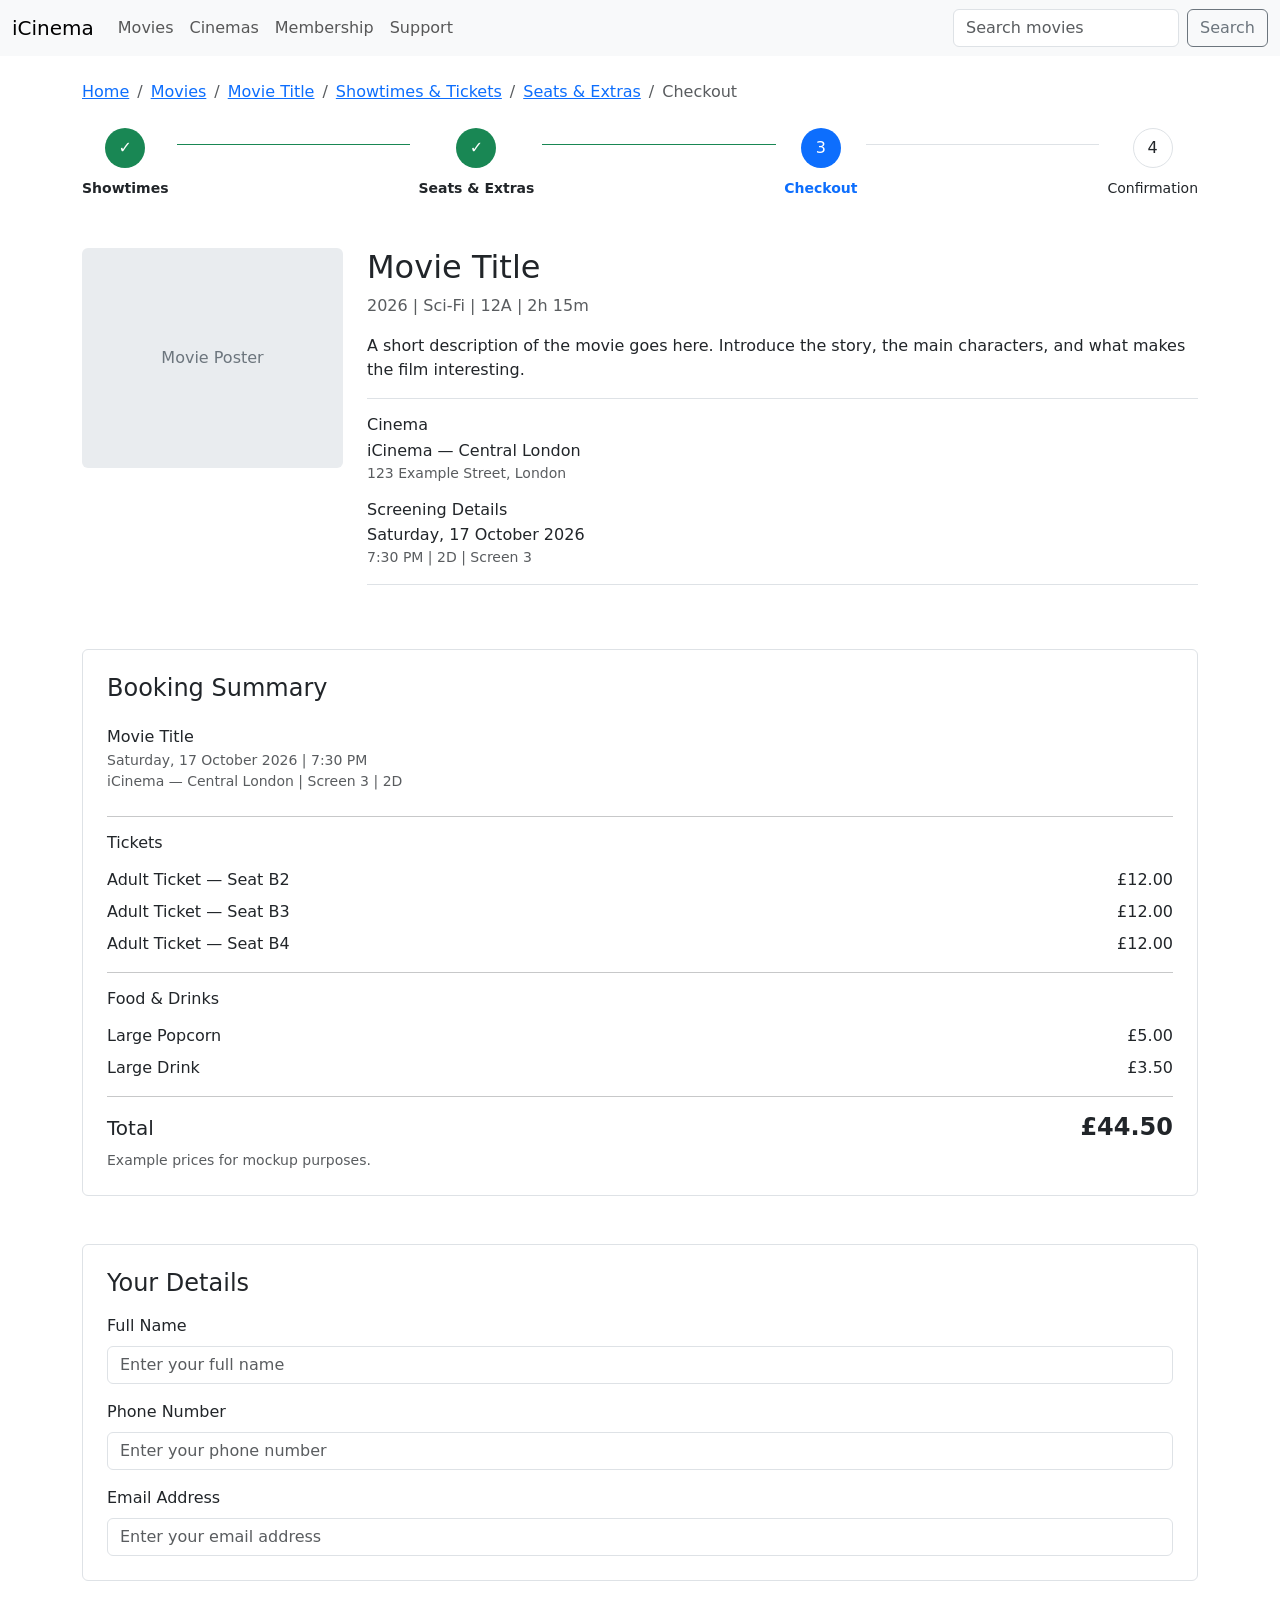
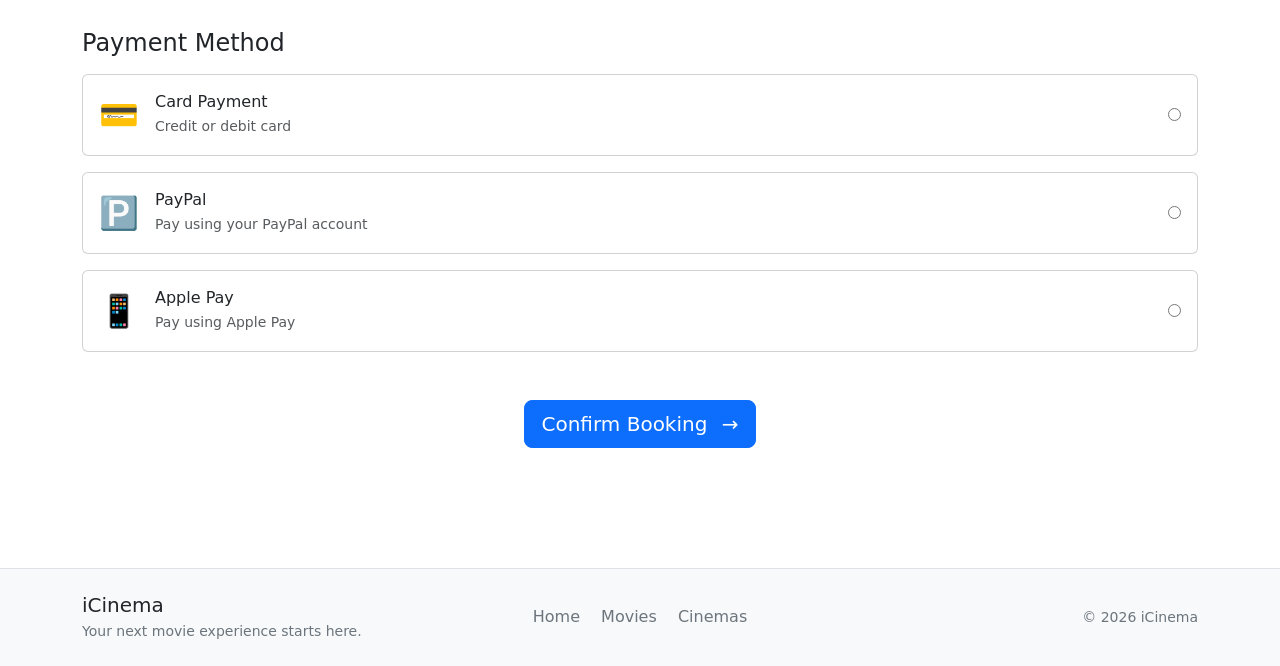
==== HTML/Checkout.html @ d5fb13fd "Add files via upload" ====
<!doctype html>
<html lang="en">
<head>
    <meta charset="utf-8">
    <meta name="viewport" content="width=device-width, initial-scale=1">

    <title>iCinema</title>

    <link
        href="https://cdn.jsdelivr.net/npm/bootstrap@5.3.8/dist/css/bootstrap.min.css"
        rel="stylesheet"
        integrity="sha384-sRIl4kxILFvY47J16cr9ZwB07vP4J8+LH7qKQnuqkuIAvNWLzeN8tE5YBujZqJLB"
        crossorigin="anonymous">
    <link rel="stylesheet" href="CSS/site.css">
</head>

<body>

<nav class="navbar navbar-expand-lg bg-body-tertiary">
    <div class="container-fluid">

        <a class="navbar-brand" href="Index.html">iCinema</a>

        <button
            class="navbar-toggler"
            type="button"
            data-bs-toggle="collapse"
            data-bs-target="#navbarSupportedContent"
            aria-controls="navbarSupportedContent"
            aria-expanded="false"
            aria-label="Toggle navigation">

            <span class="navbar-toggler-icon"></span>
        </button>

        <div class="collapse navbar-collapse" id="navbarSupportedContent">

            <ul class="navbar-nav me-auto mb-2 mb-lg-0">

                <li class="nav-item">
                    <a class="nav-link" href="Movies.html">Movies</a>
                </li>

                <li class="nav-item">
                    <a class="nav-link" href="Cinemas.html">Cinemas</a>
                </li>

                <li class="nav-item">
                    <a class="nav-link" href="Membership.html">Membership</a>
                </li>

                <li class="nav-item">
                    <a class="nav-link" href="Support.html">Support</a>
                </li>

            </ul>

            <form class="d-flex" role="search" action="Movies.html" method="get">
                <input
                    class="form-control me-2"
                    type="search"
                    name="search"
                    placeholder="Search movies"
                    aria-label="Search movies">

                <button class="btn btn-outline-secondary" type="submit">
                    Search
                </button>
            </form>

        </div>
    </div>
</nav>

<main class="container py-4">

<!-- Booking Progress Bar -->
<section class="mb-5">

    <nav aria-label="breadcrumb" class="mb-4">
        <ol class="breadcrumb">

            <li class="breadcrumb-item">
                <a href="Index.html">Home</a>
            </li>

            <li class="breadcrumb-item">
                <a href="Movies.html">Movies</a>
            </li>

            <li class="breadcrumb-item">
                <a href="MovieDetail.html">Movie Title</a>
            </li>

            <li class="breadcrumb-item">
                <a href="Showtimes.html">Showtimes & Tickets</a>
            </li>

            <li class="breadcrumb-item">
                <a href ="Seats.html">Seats & Extras</a>
            </li>

            <li class="breadcrumb-item active" aria-current="page">
            Checkout
            </li>
        </ol>
    </nav>
    <div class="d-flex align-items-start justify-content-between">

        <!-- Step 1: Showtimes - Completed -->
        <div class="text-center">
            <div class="rounded-circle bg-success text-white
                        d-flex align-items-center justify-content-center
                        mx-auto mb-2"
                 style="width: 40px; height: 40px;">
                &#10003;
            </div>
            <small class="fw-bold">Showtimes</small>
        </div>

        <!-- Connector -->
        <div class="flex-grow-1 border-top border-success mt-3 mx-2"></div>

        <!-- Step 2: Seats & Extras - Completed -->
        <div class="text-center">
            <div class="rounded-circle bg-success text-white
                        d-flex align-items-center justify-content-center
                        mx-auto mb-2"
                 style="width: 40px; height: 40px;">
                &#10003;
            </div>
            <small class="fw-bold">Seats & Extras</small>
        </div>

        <!-- Connector -->
        <div class="flex-grow-1 border-top border-success mt-3 mx-2"></div>

        <!-- Step 3: Checkout - Current -->
        <div class="text-center">
            <div class="rounded-circle bg-primary text-white
                        d-flex align-items-center justify-content-center
                        mx-auto mb-2"
                 style="width: 40px; height: 40px;">
                3
            </div>
            <small class="fw-bold text-primary">Checkout</small>
        </div>

        <!-- Connector -->
        <div class="flex-grow-1 border-top mt-3 mx-2"></div>

        <!-- Step 4: Confirmation -->
        <div class="text-center">
            <div class="rounded-circle border bg-body text-body
                        d-flex align-items-center justify-content-center
                        mx-auto mb-2"
                 style="width: 40px; height: 40px;">
                4
            </div>
            <small>Confirmation</small>
        </div>

    </div>
</section>

<!-- Movie Details -->
    <section class="mb-5">
        <div class="row align-items-start g-4">

            <!-- Movie Poster -->
            <div class="col-5 col-md-3">
                <div class="bg-body-secondary rounded d-flex
                            align-items-center justify-content-center"
                     style="min-height: 220px;">
                    <span class="text-secondary text-center p-2">
                        Movie Poster
                    </span>
                </div>
            </div>

            <!-- Movie Description -->
            <div class="col-7 col-md-9">
                <h1 class="h2">Movie Title</h1>

                <p class="text-muted">
                    2026 | Sci-Fi | 12A | 2h 15m
                </p>

                <p>
                    A short description of the movie goes here.
                    Introduce the story, the main characters,
                    and what makes the film interesting.
                </p>

                <!-- Booking Information -->
                <div class="border-top border-bottom py-3 mb-3">

                    <div class="mb-3">
                        <h2 class="h6 mb-1">Cinema</h2>
                        <p class="mb-0">
                            iCinema — Central London
                        </p>
                        <p class="text-muted small mb-0">
                            123 Example Street, London
                        </p>
                    </div>

                    <div>
                        <h2 class="h6 mb-1">Screening Details</h2>
                        <p class="mb-0">
                            Saturday, 17 October 2026
                        </p>
                        <p class="text-muted small mb-0">
                            7:30 PM | 2D | Screen 3
                        </p>
                    </div>

                </div>
            </div>
        </div>
    </section>


<!-- Booking Summary -->
<section class="border rounded p-3 p-md-4 mb-5" id="booking">

    <h2 class="h4 mb-4">Booking Summary</h2>

    <!-- Movie Details -->
    <div class="mb-4">
        <h3 class="h6 mb-1">Movie Title</h3>
        <p class="text-muted small mb-0">
            Saturday, 17 October 2026 | 7:30 PM
        </p>
        <p class="text-muted small mb-0">
            iCinema — Central London | Screen 3 | 2D
        </p>
    </div>

    <hr>

    <!-- Ticket Details -->
    <h3 class="h6 mb-3">Tickets</h3>

    <div class="d-flex justify-content-between mb-2">
        <span>Adult Ticket — Seat B2</span>
        <span>£12.00</span>
    </div>

    <div class="d-flex justify-content-between mb-2">
        <span>Adult Ticket — Seat B3</span>
        <span>£12.00</span>
    </div>

    <div class="d-flex justify-content-between mb-2">
        <span>Adult Ticket — Seat B4</span>
        <span>£12.00</span>
    </div>

    <hr>

    <!-- Extras -->
    <h3 class="h6 mb-3">Food & Drinks</h3>

    <div class="d-flex justify-content-between mb-2">
        <span>Large Popcorn</span>
        <span>£5.00</span>
    </div>

    <div class="d-flex justify-content-between mb-2">
        <span>Large Drink</span>
        <span>£3.50</span>
    </div>

    <hr>

    <!-- Total -->
    <div class="d-flex justify-content-between align-items-center">
        <h3 class="h5 mb-0">Total</h3>
        <span class="h4 mb-0 fw-bold">£44.50</span>
    </div>

    <p class="text-muted small mt-2 mb-0">
        Example prices for mockup purposes.
    </p>

</section>

<!-- Your Details -->
<section class="border rounded p-3 p-md-4 mb-5">
    <h2 class="h4 mb-3">Your Details</h2>

    <div class="mb-3">
        <label for="fullName" class="form-label">Full Name</label>
        <input type="text" class="form-control"
               id="fullName" placeholder="Enter your full name">
    </div>

    <div class="mb-3">
        <label for="phone" class="form-label">Phone Number</label>
        <input type="tel" class="form-control"
               id="phone" placeholder="Enter your phone number">
    </div>

    <div>
        <label for="email" class="form-label">Email Address</label>
        <input type="email" class="form-control"
               id="email" placeholder="Enter your email address">
    </div>
</section>



<!-- Payment Method -->
<section class="mb-5">
    <h2 class="h4 mb-3">Payment Method</h2>

    <div class="row g-3">

        <!-- Card Payment -->
        <div class="col-12">
            <label class="card p-3 h-100">
                <div class="d-flex align-items-center gap-3">
                    <div class="fs-2">💳</div>

                    <div class="flex-grow-1">
                        <h3 class="h6 mb-1">Card Payment</h3>
                        <p class="text-muted small mb-0">
                            Credit or debit card
                        </p>
                    </div>

                    <input type="radio" name="payment"
                           value="card" required>
                </div>
            </label>
        </div>

        <!-- PayPal -->
        <div class="col-12">
            <label class="card p-3 h-100">
                <div class="d-flex align-items-center gap-3">
                    <div class="fs-2">🅿️</div>

                    <div class="flex-grow-1">
                        <h3 class="h6 mb-1">PayPal</h3>
                        <p class="text-muted small mb-0">
                            Pay using your PayPal account
                        </p>
                    </div>

                    <input type="radio" name="payment"
                           value="paypal">
                </div>
            </label>
        </div>

        <!-- Apple Pay -->
        <div class="col-12">
            <label class="card p-3 h-100">
                <div class="d-flex align-items-center gap-3">
                    <div class="fs-2">📱</div>

                    <div class="flex-grow-1">
                        <h3 class="h6 mb-1">Apple Pay</h3>
                        <p class="text-muted small mb-0">
                            Pay using Apple Pay
                        </p>
                    </div>

                    <input type="radio" name="payment"
                           value="applepay">
                </div>
            </label>
        </div>

    </div>
</section>

<div class="text-center mt-4 mb-5">
    <a href="BookingConfirmation.html" class="btn btn-primary btn-lg">
        Confirm Booking <span class="ms-2">→</span>
    </a>
</div>

</main>

<footer class="bg-body-tertiary border-top mt-5 py-4">
    <div class="container">

        <div class="row align-items-center gy-3">

            <!-- Website Name -->
            <div class="col-12 col-md-4 text-center text-md-start">
                <h5 class="mb-1">iCinema</h5>
                <p class="text-secondary small mb-0">
                    Your next movie experience starts here.
                </p>
            </div>

            <!-- Footer Links -->
            <div class="col-12 col-md-4 text-center">
                <a href="Index.html" class="text-decoration-none text-secondary me-3">
                    Home
                </a>

                <a href="Movies.html" class="text-decoration-none text-secondary me-3">
                    Movies
                </a>

                <a href="Cinemas.html" class="text-decoration-none text-secondary">
                    Cinemas
                </a>
            </div>

            <!-- Copyright -->
            <div class="col-12 col-md-4 text-center text-md-end">
                <p class="text-secondary small mb-0">
                    &copy; 2026 iCinema
                </p>
            </div>

        </div>

    </div>
</footer>
<!-- Bootstrap JavaScript -->
<script
    src="https://cdn.jsdelivr.net/npm/bootstrap@5.3.8/dist/js/bootstrap.bundle.min.js"
    integrity="sha384-FKyoEForCGlyvwx9Hj09JcYn3nv7wiPVlz7YYwJrWVcXK/BmnVDxM+D2scQbITxI"
    crossorigin="anonymous">
</script>

</body>
</html>
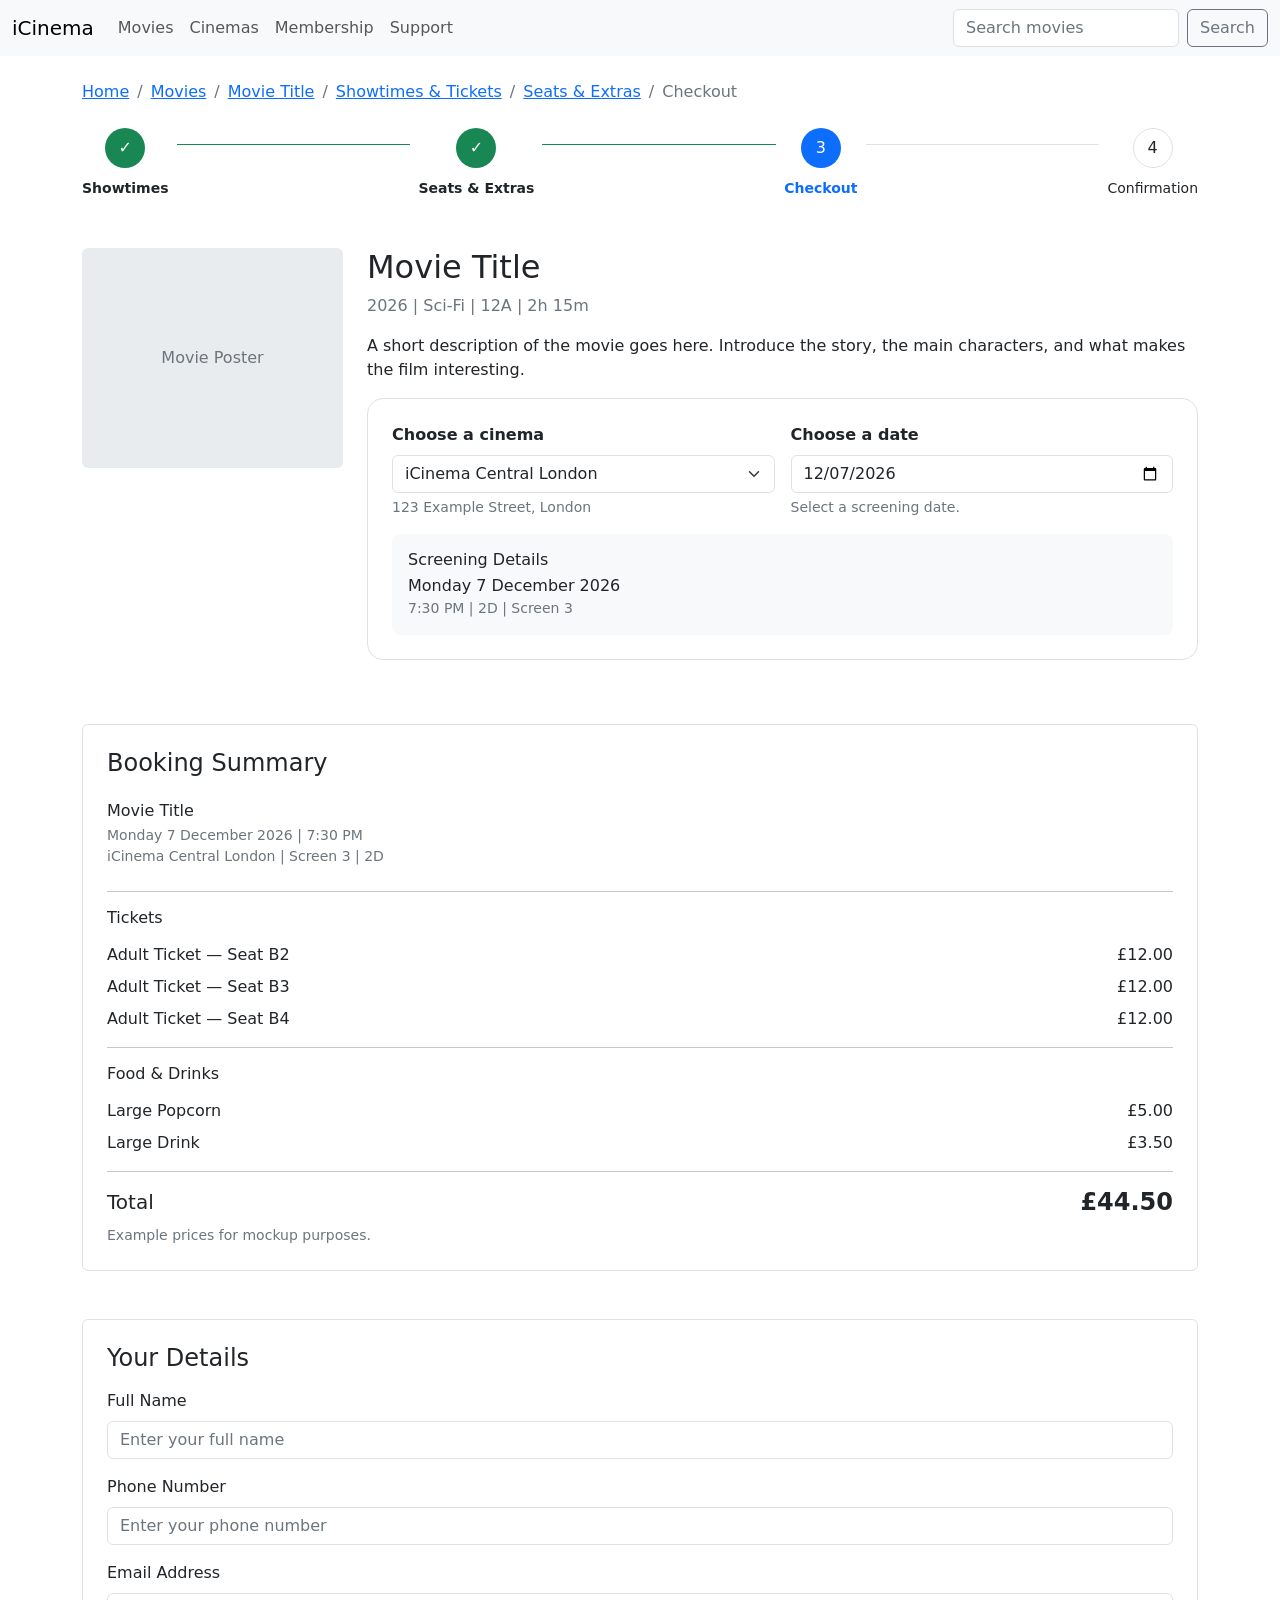
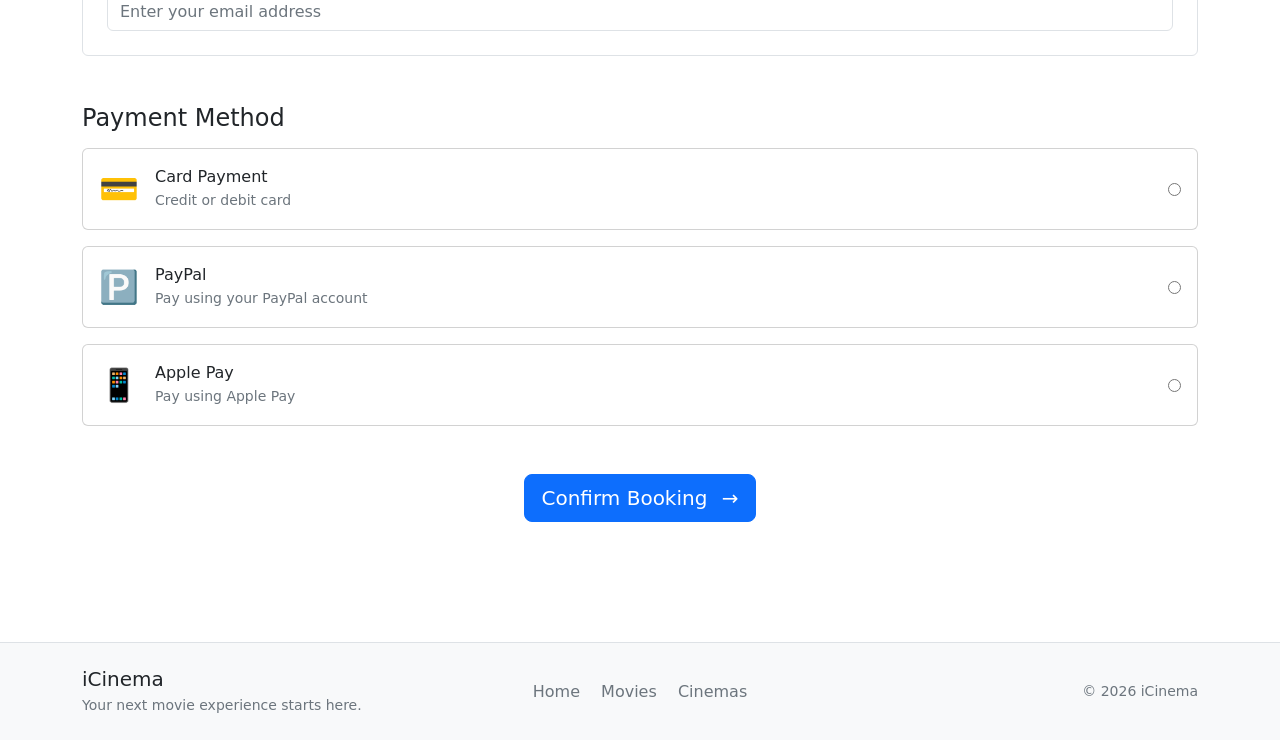
==== commit 2b353fc4: "Enhance Checkout page with cinema and date selection Updated checkout page with cinema selection and" ====
--- a/HTML/Checkout.html
+++ b/HTML/Checkout.html
@@ -11,7 +11,7 @@
         rel="stylesheet"
         integrity="sha384-sRIl4kxILFvY47J16cr9ZwB07vP4J8+LH7qKQnuqkuIAvNWLzeN8tE5YBujZqJLB"
         crossorigin="anonymous">
-    <link rel="stylesheet" href="CSS/site.css">
+    <link rel="stylesheet" href="../CSS/site.css">
 </head>
 
 <body>
@@ -192,29 +192,36 @@
                     and what makes the film interesting.
                 </p>
 
-                <!-- Booking Information -->
-                <div class="border-top border-bottom py-3 mb-3">
-
-                    <div class="mb-3">
-                        <h2 class="h6 mb-1">Cinema</h2>
-                        <p class="mb-0">
-                            iCinema — Central London
-                        </p>
-                        <p class="text-muted small mb-0">
-                            123 Example Street, London
-                        </p>
+                <!-- Cinema and screening selection -->
+                <div class="cinema-date-panel rounded-4 border p-3 p-md-4 mb-3">
+                    <div class="row g-3">
+                        <div class="col-12 col-md-6">
+                            <div class="date-picker-card h-100">
+                                <label for="checkoutCinema" class="form-label fw-semibold">Choose a cinema</label>
+                                <select class="form-select cinema-picker-input" id="checkoutCinema" name="cinema">
+                                    <option value="central-london" data-address="123 Example Street, London" selected>iCinema Central London</option>
+                                    <option value="manchester" data-address="45 Market Street, Manchester">iCinema Manchester</option>
+                                    <option value="edinburgh" data-address="20 Example Road, Edinburgh">iCinema Edinburgh</option>
+                                </select>
+                                <p class="form-text mb-0" id="checkoutCinemaAddress">123 Example Street, London</p>
+                            </div>
+                        </div>
+                        <div class="col-12 col-md-6">
+                            <div class="date-picker-card h-100">
+                                <label for="checkoutDate" class="form-label fw-semibold">
+                                    Choose a date
+                                </label>
+                                <input class="form-control date-picker-input" type="date"
+                                       id="checkoutDate" name="date" value="2026-10-26" required>
+                                <p class="form-text mb-0">Select a screening date.</p>
+                            </div>
+                        </div>
                     </div>
-
-                    <div>
+                    <div class="selected-screening-summary rounded-3 bg-body-tertiary p-3 mt-3">
                         <h2 class="h6 mb-1">Screening Details</h2>
-                        <p class="mb-0">
-                            Saturday, 17 October 2026
-                        </p>
-                        <p class="text-muted small mb-0">
-                            7:30 PM | 2D | Screen 3
-                        </p>
+                        <p class="mb-0"><span id="checkoutScreeningDateSummary">Monday, 26 October 2026</span></p>
+                        <p class="text-body-secondary small mb-0">7:30 PM | 2D | Screen 3</p>
                     </div>
-
                 </div>
             </div>
         </div>
@@ -230,10 +237,10 @@
     <div class="mb-4">
         <h3 class="h6 mb-1">Movie Title</h3>
         <p class="text-muted small mb-0">
-            Saturday, 17 October 2026 | 7:30 PM
+            <span id="checkoutBookingDateSummary">Monday, 26 October 2026</span> | 7:30 PM
         </p>
         <p class="text-muted small mb-0">
-            iCinema — Central London | Screen 3 | 2D
+            <span id="checkoutBookingCinemaSummary">iCinema Central London</span> | Screen 3 | 2D
         </p>
     </div>
 
@@ -430,6 +437,43 @@
     integrity="sha384-FKyoEForCGlyvwx9Hj09JcYn3nv7wiPVlz7YYwJrWVcXK/BmnVDxM+D2scQbITxI"
     crossorigin="anonymous">
 </script>
+<script>
+    const checkoutCinema = document.getElementById("checkoutCinema");
+    const checkoutDate = document.getElementById("checkoutDate");
+
+    function updateCheckoutSummary() {
+        const selectedCinema = checkoutCinema.options[checkoutCinema.selectedIndex];
+        const selectedDate = new Date(`${checkoutDate.value}T00:00:00`);
+
+        document.getElementById("checkoutCinemaAddress").textContent = selectedCinema.dataset.address;
+        document.getElementById("checkoutBookingCinemaSummary").textContent = selectedCinema.textContent;
+
+        if (checkoutDate.value) {
+            const formattedDate = new Intl.DateTimeFormat("en-GB", {
+                weekday: "long",
+                day: "numeric",
+                month: "long",
+                year: "numeric"
+            }).format(selectedDate);
+            document.getElementById("checkoutScreeningDateSummary").textContent = formattedDate;
+            document.getElementById("checkoutBookingDateSummary").textContent = formattedDate;
+        }
+    }
+
+    const tomorrow = new Date();
+    tomorrow.setDate(tomorrow.getDate() + 1);
+    const tomorrowValue = new Date(tomorrow.getTime() - tomorrow.getTimezoneOffset() * 60000)
+        .toISOString()
+        .slice(0, 10);
+    checkoutDate.min = tomorrowValue;
+    if (checkoutDate.value < tomorrowValue) {
+        checkoutDate.value = tomorrowValue;
+    }
+
+    checkoutCinema.addEventListener("change", updateCheckoutSummary);
+    checkoutDate.addEventListener("change", updateCheckoutSummary);
+    updateCheckoutSummary();
+</script>
 
 </body>
 </html>
--- a/CSS/site.css
+++ b/CSS/site.css
@@ -0,0 +1,156 @@
+:root,
+[data-bs-theme="light"] {
+    /* Edit these tokens to change the site-wide palette. */
+    --cinema-primary: #0d6efd;
+    --cinema-primary-rgb: 13, 110, 253;
+    --cinema-on-primary: #ffffff;
+    --cinema-primary-hover: #0a58ca;
+
+    --cinema-secondary: #6c757d;
+    --cinema-secondary-rgb: 108, 117, 125;
+    --cinema-on-secondary: #ffffff;
+    --cinema-secondary-hover: #565e64;
+
+    --cinema-success: #198754;
+    --cinema-success-rgb: 25, 135, 84;
+    --cinema-on-success: #ffffff;
+    --cinema-success-hover: #146c43;
+
+    --cinema-info: #0dcaf0;
+    --cinema-info-rgb: 13, 202, 240;
+    --cinema-on-info: #000000;
+    --cinema-info-hover: #31d2f2;
+
+    --cinema-warning: #ffc107;
+    --cinema-warning-rgb: 255, 193, 7;
+    --cinema-on-warning: #000000;
+
+    --cinema-danger: #dc3545;
+    --cinema-danger-rgb: 220, 53, 69;
+    --cinema-on-danger: #ffffff;
+
+    --cinema-light: #f8f9fa;
+    --cinema-light-rgb: 248, 249, 250;
+    --cinema-on-light: #000000;
+
+    --cinema-dark: #212529;
+    --cinema-dark-rgb: 33, 37, 41;
+    --cinema-on-dark: #ffffff;
+
+    --cinema-surface: #ffffff;
+    --cinema-surface-muted: #e9ecef;
+    --cinema-surface-subtle: #f8f9fa;
+    --cinema-text: #212529;
+    --cinema-muted-text: #6c757d;
+    --cinema-border: #dee2e6;
+
+    /* Map the tokens to Bootstrap color utilities such as bg-success. */
+    --bs-primary: var(--cinema-primary);
+    --bs-primary-rgb: var(--cinema-primary-rgb);
+    --bs-secondary: var(--cinema-secondary);
+    --bs-secondary-rgb: var(--cinema-secondary-rgb);
+    --bs-success: var(--cinema-success);
+    --bs-success-rgb: var(--cinema-success-rgb);
+    --bs-info: var(--cinema-info);
+    --bs-info-rgb: var(--cinema-info-rgb);
+    --bs-warning: var(--cinema-warning);
+    --bs-warning-rgb: var(--cinema-warning-rgb);
+    --bs-danger: var(--cinema-danger);
+    --bs-danger-rgb: var(--cinema-danger-rgb);
+    --bs-light: var(--cinema-light);
+    --bs-light-rgb: var(--cinema-light-rgb);
+    --bs-dark: var(--cinema-dark);
+    --bs-dark-rgb: var(--cinema-dark-rgb);
+    --bs-body-bg: var(--cinema-surface);
+    --bs-body-color: var(--cinema-text);
+    --bs-secondary-color: var(--cinema-muted-text);
+    --bs-secondary-bg: var(--cinema-surface-muted);
+    --bs-tertiary-bg: var(--cinema-surface-subtle);
+    --bs-border-color: var(--cinema-border);
+}
+
+/* Solid buttons */
+.btn-primary {
+    --bs-btn-color: var(--cinema-on-primary);
+    --bs-btn-bg: var(--cinema-primary);
+    --bs-btn-border-color: var(--cinema-primary);
+    --bs-btn-hover-color: var(--cinema-on-primary);
+    --bs-btn-hover-bg: var(--cinema-primary-hover);
+    --bs-btn-hover-border-color: var(--cinema-primary-hover);
+    --bs-btn-active-color: var(--cinema-on-primary);
+    --bs-btn-active-bg: var(--cinema-primary-hover);
+    --bs-btn-active-border-color: var(--cinema-primary-hover);
+    --bs-btn-disabled-color: var(--cinema-on-primary);
+    --bs-btn-disabled-bg: var(--cinema-primary);
+    --bs-btn-disabled-border-color: var(--cinema-primary);
+}
+
+.btn-secondary {
+    --bs-btn-color: var(--cinema-on-secondary);
+    --bs-btn-bg: var(--cinema-secondary);
+    --bs-btn-border-color: var(--cinema-secondary);
+    --bs-btn-hover-color: var(--cinema-on-secondary);
+    --bs-btn-hover-bg: var(--cinema-secondary-hover);
+    --bs-btn-hover-border-color: var(--cinema-secondary-hover);
+    --bs-btn-active-color: var(--cinema-on-secondary);
+    --bs-btn-active-bg: var(--cinema-secondary-hover);
+    --bs-btn-active-border-color: var(--cinema-secondary-hover);
+    --bs-btn-disabled-color: var(--cinema-on-secondary);
+    --bs-btn-disabled-bg: var(--cinema-secondary);
+    --bs-btn-disabled-border-color: var(--cinema-secondary);
+}
+
+.btn-info {
+    --bs-btn-color: var(--cinema-on-info);
+    --bs-btn-bg: var(--cinema-info);
+    --bs-btn-border-color: var(--cinema-info);
+    --bs-btn-hover-color: var(--cinema-on-info);
+    --bs-btn-hover-bg: var(--cinema-info-hover);
+    --bs-btn-hover-border-color: var(--cinema-info-hover);
+    --bs-btn-active-color: var(--cinema-on-info);
+    --bs-btn-active-bg: var(--cinema-info-hover);
+    --bs-btn-active-border-color: var(--cinema-info-hover);
+    --bs-btn-disabled-color: var(--cinema-on-info);
+    --bs-btn-disabled-bg: var(--cinema-info);
+    --bs-btn-disabled-border-color: var(--cinema-info);
+}
+
+/* Outline buttons */
+.btn-outline-primary {
+    --bs-btn-color: var(--cinema-primary);
+    --bs-btn-border-color: var(--cinema-primary);
+    --bs-btn-hover-color: var(--cinema-on-primary);
+    --bs-btn-hover-bg: var(--cinema-primary);
+    --bs-btn-hover-border-color: var(--cinema-primary);
+    --bs-btn-active-color: var(--cinema-on-primary);
+    --bs-btn-active-bg: var(--cinema-primary);
+    --bs-btn-active-border-color: var(--cinema-primary);
+    --bs-btn-disabled-color: var(--cinema-primary);
+    --bs-btn-disabled-border-color: var(--cinema-primary);
+}
+
+.btn-outline-secondary {
+    --bs-btn-color: var(--cinema-secondary);
+    --bs-btn-border-color: var(--cinema-secondary);
+    --bs-btn-hover-color: var(--cinema-on-secondary);
+    --bs-btn-hover-bg: var(--cinema-secondary);
+    --bs-btn-hover-border-color: var(--cinema-secondary);
+    --bs-btn-active-color: var(--cinema-on-secondary);
+    --bs-btn-active-bg: var(--cinema-secondary);
+    --bs-btn-active-border-color: var(--cinema-secondary);
+    --bs-btn-disabled-color: var(--cinema-secondary);
+    --bs-btn-disabled-border-color: var(--cinema-secondary);
+}
+
+.btn-outline-success {
+    --bs-btn-color: var(--cinema-success);
+    --bs-btn-border-color: var(--cinema-success);
+    --bs-btn-hover-color: var(--cinema-on-success);
+    --bs-btn-hover-bg: var(--cinema-success);
+    --bs-btn-hover-border-color: var(--cinema-success);
+    --bs-btn-active-color: var(--cinema-on-success);
+    --bs-btn-active-bg: var(--cinema-success);
+    --bs-btn-active-border-color: var(--cinema-success);
+    --bs-btn-disabled-color: var(--cinema-success);
+    --bs-btn-disabled-border-color: var(--cinema-success);
+}
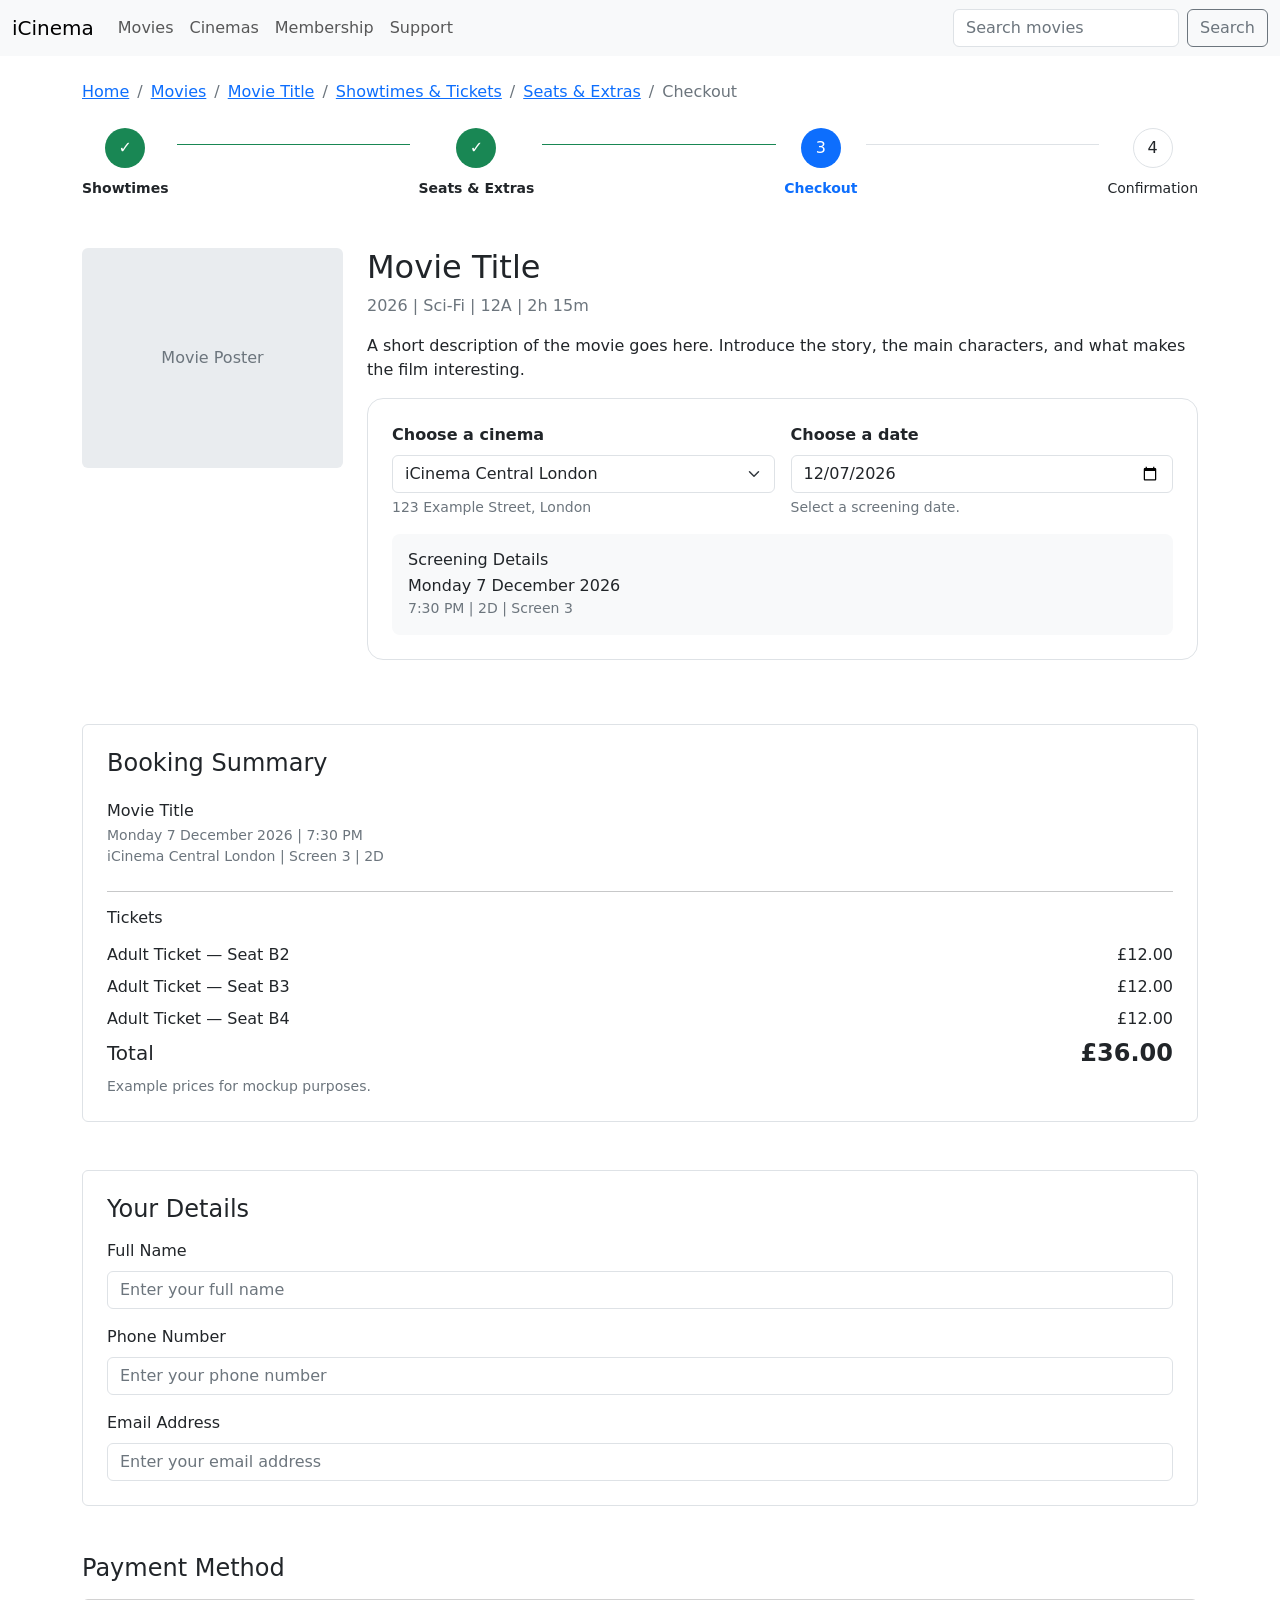
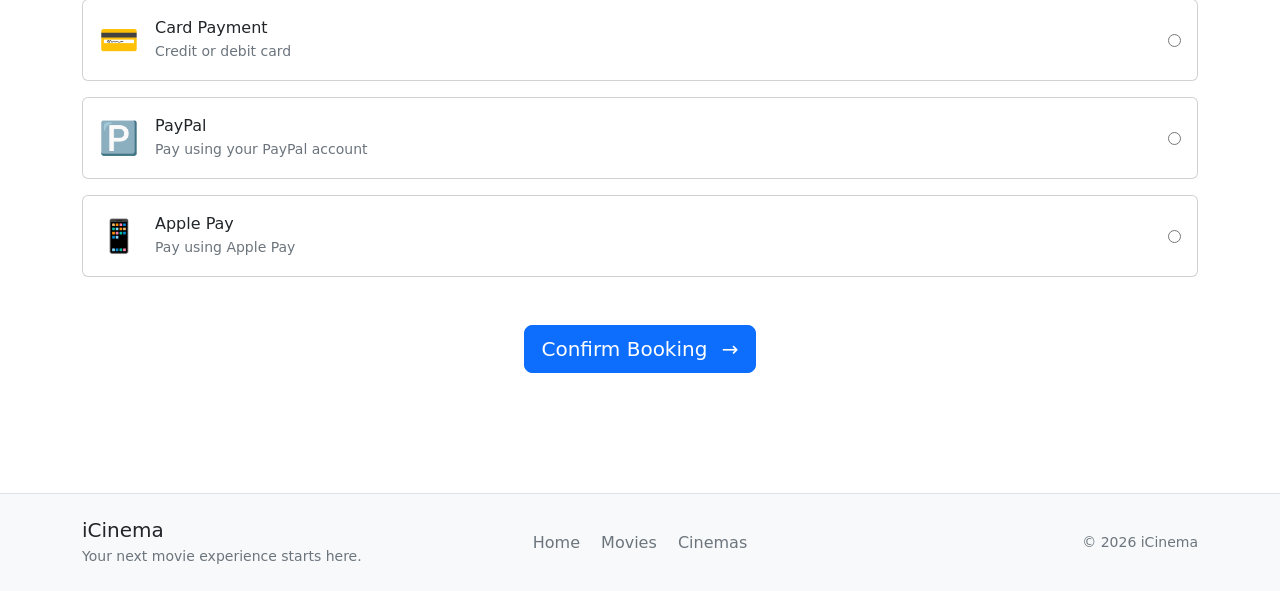
==== commit 42f1b4de: "Fix HTML structure and update checkout details Removed food and extra section" ====
--- a/HTML/Checkout.html
+++ b/HTML/Checkout.html
@@ -264,27 +264,10 @@
         <span>£12.00</span>
     </div>
 
-    <hr>
-
-    <!-- Extras -->
-    <h3 class="h6 mb-3">Food & Drinks</h3>
-
-    <div class="d-flex justify-content-between mb-2">
-        <span>Large Popcorn</span>
-        <span>£5.00</span>
-    </div>
-
-    <div class="d-flex justify-content-between mb-2">
-        <span>Large Drink</span>
-        <span>£3.50</span>
-    </div>
-
-    <hr>
-
     <!-- Total -->
     <div class="d-flex justify-content-between align-items-center">
         <h3 class="h5 mb-0">Total</h3>
-        <span class="h4 mb-0 fw-bold">£44.50</span>
+        <span class="h4 mb-0 fw-bold">£36.00</span>
     </div>
 
     <p class="text-muted small mt-2 mb-0">
